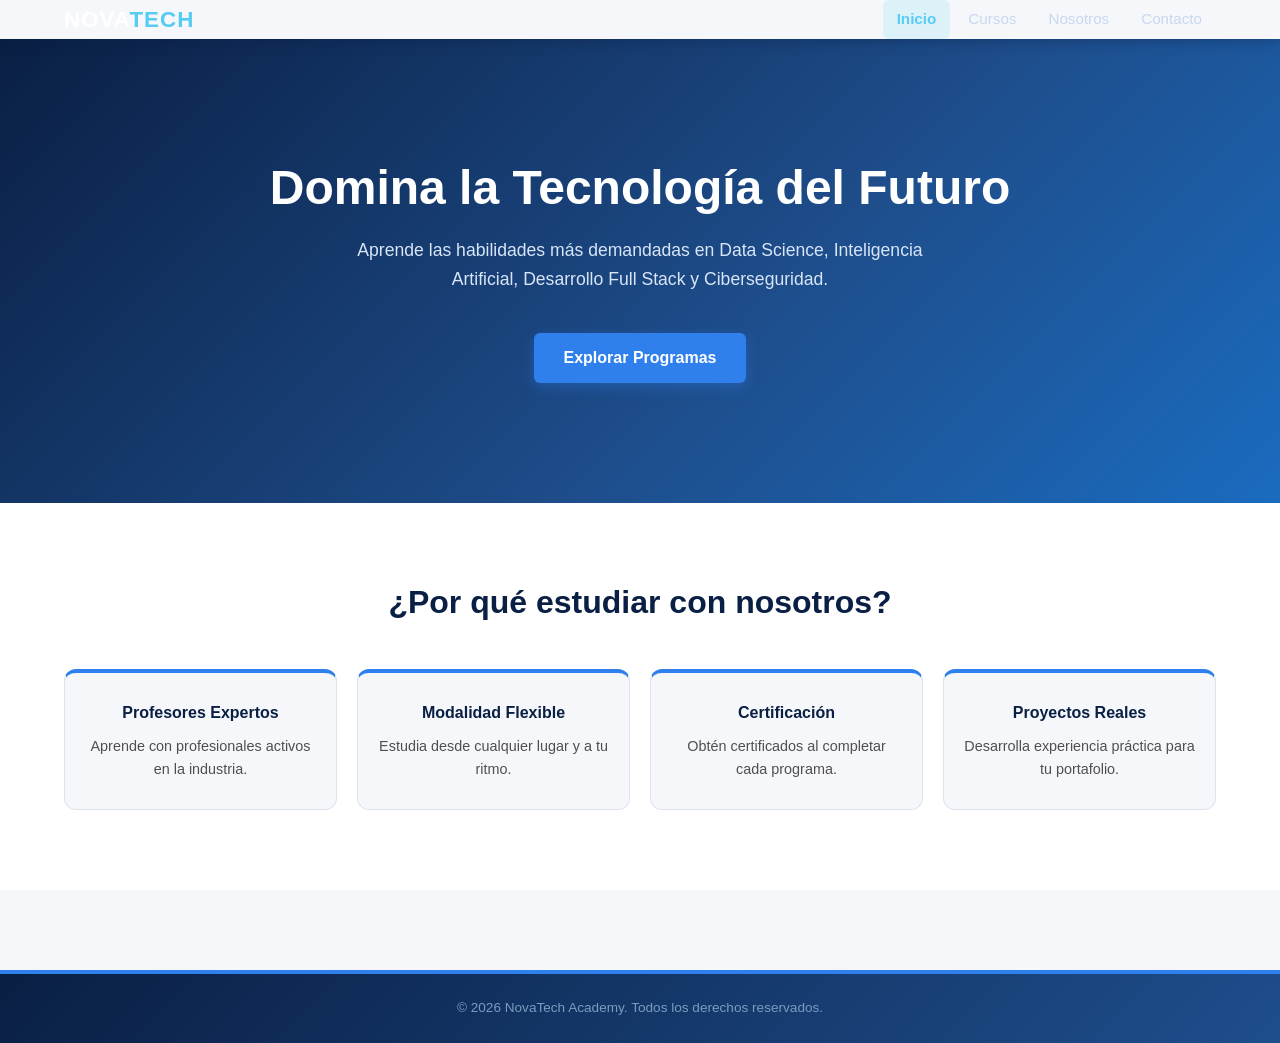
==== index.html @ 17da9e0b "Se crea el index (tanto el HTML como el CSS) y se crean los estilos" ====
<!DOCTYPE html>
<html lang="es">

<head>
    <meta charset="UTF-8">
    <meta name="viewport" content="width=device-width, initial-scale=1.0">
    <title>NovaTech Academy</title>

    <link rel="stylesheet" href="css/style.css">
    <link rel="stylesheet" href="css/index.css">
</head>

<body>

    <!-- NAVBAR -->
    <nav id="navbar">
        <div class="container" id="nav-contenido">

            <a href="index.html" id="nav-logo">
                NOVA<span>TECH</span>
            </a>

            <input type="checkbox" id="nav-check">
            <label for="nav-check" id="nav-toggle">☰</label>

            <ul id="nav-links">
                <li><a href="index.html" class="activo">Inicio</a></li>
                <li><a href="cursos.html">Cursos</a></li>
                <li><a href="profesores.html">Nosotros</a></li>
                <li><a href="contacto.html">Contacto</a></li>
            </ul>

        </div>
    </nav>

    <main>

        <!-- HERO -->
        <section class="hero">

            <div class="container">

                <h1 class="seccion-titulo">
                    Domina la Tecnología del Futuro
                </h1>

                <p class="seccion-subtitulo">
                    Aprende las habilidades más demandadas en Data Science,
                    Inteligencia Artificial, Desarrollo Full Stack y
                    Ciberseguridad.
                </p>

                <a href="#" class="btn-acento">
                    Explorar Programas
                </a>

            </div>

        </section>

        <!-- BENEFICIOS -->
        <section class="beneficios">

            <div class="container">

                <div class="beneficios-header">
                    <h2 class="seccion-titulo">
                        ¿Por qué estudiar con nosotros?
                    </h2>
                </div>

                <div class="beneficios-grid">

                    <div class="beneficio">
                        <h3>Profesores Expertos</h3>
                        <p>
                            Aprende con profesionales activos en la industria.
                        </p>
                    </div>

                    <div class="beneficio">
                        <h3>Modalidad Flexible</h3>
                        <p>
                            Estudia desde cualquier lugar y a tu ritmo.
                        </p>
                    </div>

                    <div class="beneficio">
                        <h3>Certificación</h3>
                        <p>
                            Obtén certificados al completar cada programa.
                        </p>
                    </div>

                    <div class="beneficio">
                        <h3>Proyectos Reales</h3>
                        <p>
                            Desarrolla experiencia práctica para tu portafolio.
                        </p>
                    </div>

                </div>

            </div>

        </section>

    </main>

    <!-- FOOTER -->
    <footer id="footer">

        <div class="container">

            <div class="footer-creditos">
                © 2026 NovaTech Academy. Todos los derechos reservados.
            </div>

        </div>

    </footer>

</body>

</html>
---- css/style.css ----
/* =============================================
   NOVATECH ACADEMY - ESTILOS COMPARTIDOS
   Paleta de colores:
   --color-fondo:        #F5F7FA  (gris claro, fondo principal)
   --color-superficie:   #FFFFFF  (blanco, cards y secciones)
   --color-borde:        #dde3ed  (bordes sutiles)
   --color-primario:     #0A1F44  (azul oscuro principal)
   --color-secundario:   #1E4E8C  (azul medio)
   --color-acento:       #2F80ED  (azul brillante)
   --color-celeste:      #56CCF2  (celeste acento)
   --color-texto:        #0A1F44  (texto principal)
   --color-texto-suave:  #4F4F4F  (gris texto)
   --color-blanco:       #FFFFFF
   ============================================= */

* {
    margin: 0;
    padding: 0;
    box-sizing: border-box;
}

:root {
    --color-fondo: #F5F7FA;
    --color-superficie: #FFFFFF;
    --color-borde: #dde3ed;
    --color-primario: #0A1F44;
    --color-secundario: #1E4E8C;
    --color-acento: #2F80ED;
    --color-celeste: #56CCF2;
    --color-texto: #0A1F44;
    --color-texto-suave: #4F4F4F;
    --color-blanco: #FFFFFF;
}

body {
    background-color: var(--color-fondo);
    color: var(--color-texto);
    font-family: 'Segoe UI', Tahoma, Geneva, Verdana, sans-serif;
    font-size: 16px;
    line-height: 1.5;
}

/* =============================================
   NAVBAR
   ============================================= */

  #navbar {
    position: sticky;
    top: 0;
    z-index: 100;
    box-shadow: 0 2px 12px rgba(10, 31, 68, 0.35);
}
 
/* --- Barra superior --- */
#nav-top {
    background-color: var(--color-secundario);
    padding: 7px 0;
}
 
#nav-top .container {
    display: flex;
    justify-content: flex-end;
    align-items: center;
    gap: 24px;
}
 
#nav-top a {
    color: #c8d8f0;
    text-decoration: none;
    font-size: 0.8rem;
    font-weight: 500;
    transition: color 0.2s;
}
 
#nav-top a:hover {
    color: var(--color-celeste);
}
 
/* --- Barra principal --- */
#nav-main {
    background-color: var(--color-primario);
    padding: 14px 0;
}
 
#nav-contenido {
    display: flex;
    align-items: center;
    justify-content: space-between;
    flex-wrap: wrap;
}
 
#nav-logo {
    color: var(--color-blanco);
    font-size: 1.4rem;
    font-weight: 900;
    text-decoration: none;
    letter-spacing: 1px;
}
 
#nav-logo span {
    color: var(--color-celeste);
}
 
/* Checkbox oculto */
#nav-check {
    display: none;
}
 
/* Botón hamburguesa */
#nav-toggle {
    display: none;
    color: var(--color-blanco);
    font-size: 1.4rem;
    padding: 4px 10px;
    border-radius: 4px;
    border: 1px solid rgba(200, 216, 240, 0.4);
    cursor: pointer;
    line-height: 1;
    transition: background-color 0.2s;
    user-select: none;
}
 
#nav-toggle:hover {
    background-color: rgba(255, 255, 255, 0.1);
}
 
/* Links principales */
#nav-links {
    list-style: none;
    display: flex;
    align-items: center;
    gap: 4px;
    margin: 0;
    padding: 0;
}
 
#nav-links > li {
    position: relative;
}
 
#nav-links > li > a {
    color: #c8d8f0;
    text-decoration: none;
    font-weight: 500;
    font-size: 0.95rem;
    padding: 8px 14px;
    border-radius: 6px;
    transition: background-color 0.2s, color 0.2s;
    display: block;
    white-space: nowrap;
}
 
#nav-links > li > a:hover {
    color: var(--color-blanco);
    background-color: rgba(255, 255, 255, 0.1);
}
 
#nav-links > li > a.activo {
    color: var(--color-celeste);
    font-weight: 700;
    background-color: rgba(86, 204, 242, 0.15);
}
 
/* --- Dropdown (CSS puro con :hover) --- */
.dropdown {
    position: relative;
}
 
.dropdown-menu {
    display: none;
    position: absolute;
    top: calc(100% + 8px);
    left: 0;
    background-color: var(--color-superficie);
    border: 1px solid var(--color-borde);
    border-top: 3px solid var(--color-acento);
    border-radius: 8px;
    min-width: 220px;
    box-shadow: 0 8px 24px rgba(10, 31, 68, 0.15);
    list-style: none;
    padding: 8px 0;
    z-index: 200;
}
 
.dropdown:hover .dropdown-menu {
    display: block;
}
 
.dropdown-menu li a {
    display: block;
    padding: 10px 18px;
    color: var(--color-texto);
    text-decoration: none;
    font-size: 0.9rem;
    transition: background-color 0.15s, color 0.15s;
}
 
.dropdown-menu li a:hover {
    background-color: var(--color-fondo);
    color: var(--color-acento);
}
 
/* Indicador de dropdown */
.dropdown > a::after {
    content: ' ▾';
    font-size: 0.7rem;
    opacity: 0.7;
}
 
/* --- Responsive navbar --- */
@media (max-width: 768px) {
    #nav-top {
        display: none;
    }
 
    #nav-toggle {
        display: block;
    }
 
    #nav-links {
        display: none;
        flex-direction: column;
        align-items: flex-start;
        width: 100%;
        margin-top: 12px;
        border-top: 1px solid rgba(255, 255, 255, 0.1);
        padding-top: 12px;
        gap: 0;
    }
 
    #nav-links > li {
        width: 100%;
    }
 
    #nav-links > li > a {
        padding: 11px 14px;
        width: 100%;
    }
 
    #nav-check:checked ~ #nav-links {
        display: flex;
    }
 
    /* Dropdowns en móvil — siempre visibles como sublista */
    .dropdown-menu {
        display: block;
        position: static;
        box-shadow: none;
        border: none;
        border-left: 2px solid var(--color-acento);
        border-radius: 0;
        border-top: none;
        margin-left: 14px;
        padding: 0;
        min-width: unset;
    }
 
    .dropdown-menu li a {
        padding: 8px 14px;
        font-size: 0.85rem;
        color: #c8d8f0;
    }
 
    .dropdown-menu li a:hover {
        background-color: transparent;
        color: var(--color-celeste);
    }
}
/* =============================================
   FOOTER
   ============================================= */

#footer {
    background: linear-gradient(135deg, #0A1F44 0%, #1E4E8C 100%);
    border-top: 4px solid var(--color-acento);
    padding: 24px 0;
    margin-top: 80px;
}

.footer-creditos {
    color: #7a9cc0;
    font-size: 0.85rem;
    text-align: center;
}

/* =============================================
   UTILIDADES GENERALES
   ============================================= */

.btn-acento {
    background-color: var(--color-acento);
    color: var(--color-blanco);
    border: none;
    font-weight: 700;
    padding: 13px 30px;
    border-radius: 6px;
    cursor: pointer;
    transition: background-color 0.2s, transform 0.2s, box-shadow 0.2s;
    text-decoration: none;
    display: inline-block;
    box-shadow: 0 4px 14px rgba(47, 128, 237, 0.35);
}

.btn-acento:hover {
    background-color: var(--color-secundario);
    color: var(--color-blanco);
    transform: translateY(-2px);
    box-shadow: 0 6px 20px rgba(47, 128, 237, 0.45);
}

.btn-acento:active {
    transform: translateY(0);
    box-shadow: 0 2px 8px rgba(47, 128, 237, 0.3);
}

.seccion-titulo {
    color: var(--color-primario);
    font-size: 2rem;
    font-weight: 900;
    line-height: 1.2;
    margin-bottom: 12px;
}

.seccion-subtitulo {
    color: var(--color-texto-suave);
    font-size: 1rem;
    line-height: 1.6;
}

.container {
    width: 90%;
    max-width: 1200px;
    margin: 0 auto;
}
---- css/index.css ----
/* =============================================
   INDEX.CSS
   Estilos exclusivos de la página Inicio
   ============================================= */

/* HERO */

.hero {
    padding: 120px 0;
    text-align: center;
    background: linear-gradient(
        135deg,
        var(--color-primario) 0%,
        var(--color-secundario) 60%,
        #1a6bbf 100%
    );
}

.hero .seccion-titulo {
    color: var(--color-blanco);
    font-size: 3rem;
    margin-bottom: 20px;
}

.hero .seccion-subtitulo {
    color: #d8e5f7;
    max-width: 620px;
    margin: 0 auto 40px;
    font-size: 1.1rem;
}

/* BENEFICIOS */

.beneficios {
    padding: 80px 0;
    background-color: var(--color-superficie);
}

.beneficios-header {
    text-align: center;
    margin-bottom: 48px;
}

.beneficios-grid {
    display: grid;
    grid-template-columns: repeat(4, 1fr);
    gap: 20px;
}

.beneficio {
    background: var(--color-fondo);
    border: 1px solid var(--color-borde);
    border-top: 4px solid var(--color-acento);
    border-radius: 12px;
    padding: 28px 20px;
    text-align: center;
    transition: box-shadow 0.2s ease;
}

.beneficio:hover {
    box-shadow: 0 6px 20px rgba(10, 31, 68, 0.09);
}

.beneficio h3 {
    color: var(--color-primario);
    font-size: 1rem;
    font-weight: 800;
    margin-bottom: 10px;
}

.beneficio p {
    color: var(--color-texto-suave);
    font-size: 0.9rem;
    line-height: 1.6;
}

/* RESPONSIVE */

@media (max-width: 992px) {
    .beneficios-grid {
        grid-template-columns: repeat(2, 1fr);
    }
}

@media (max-width: 768px) {
    .hero {
        padding: 80px 0;
    }

    .hero .seccion-titulo {
        font-size: 2rem;
    }

    .beneficios-grid {
        grid-template-columns: 1fr;
    }
}
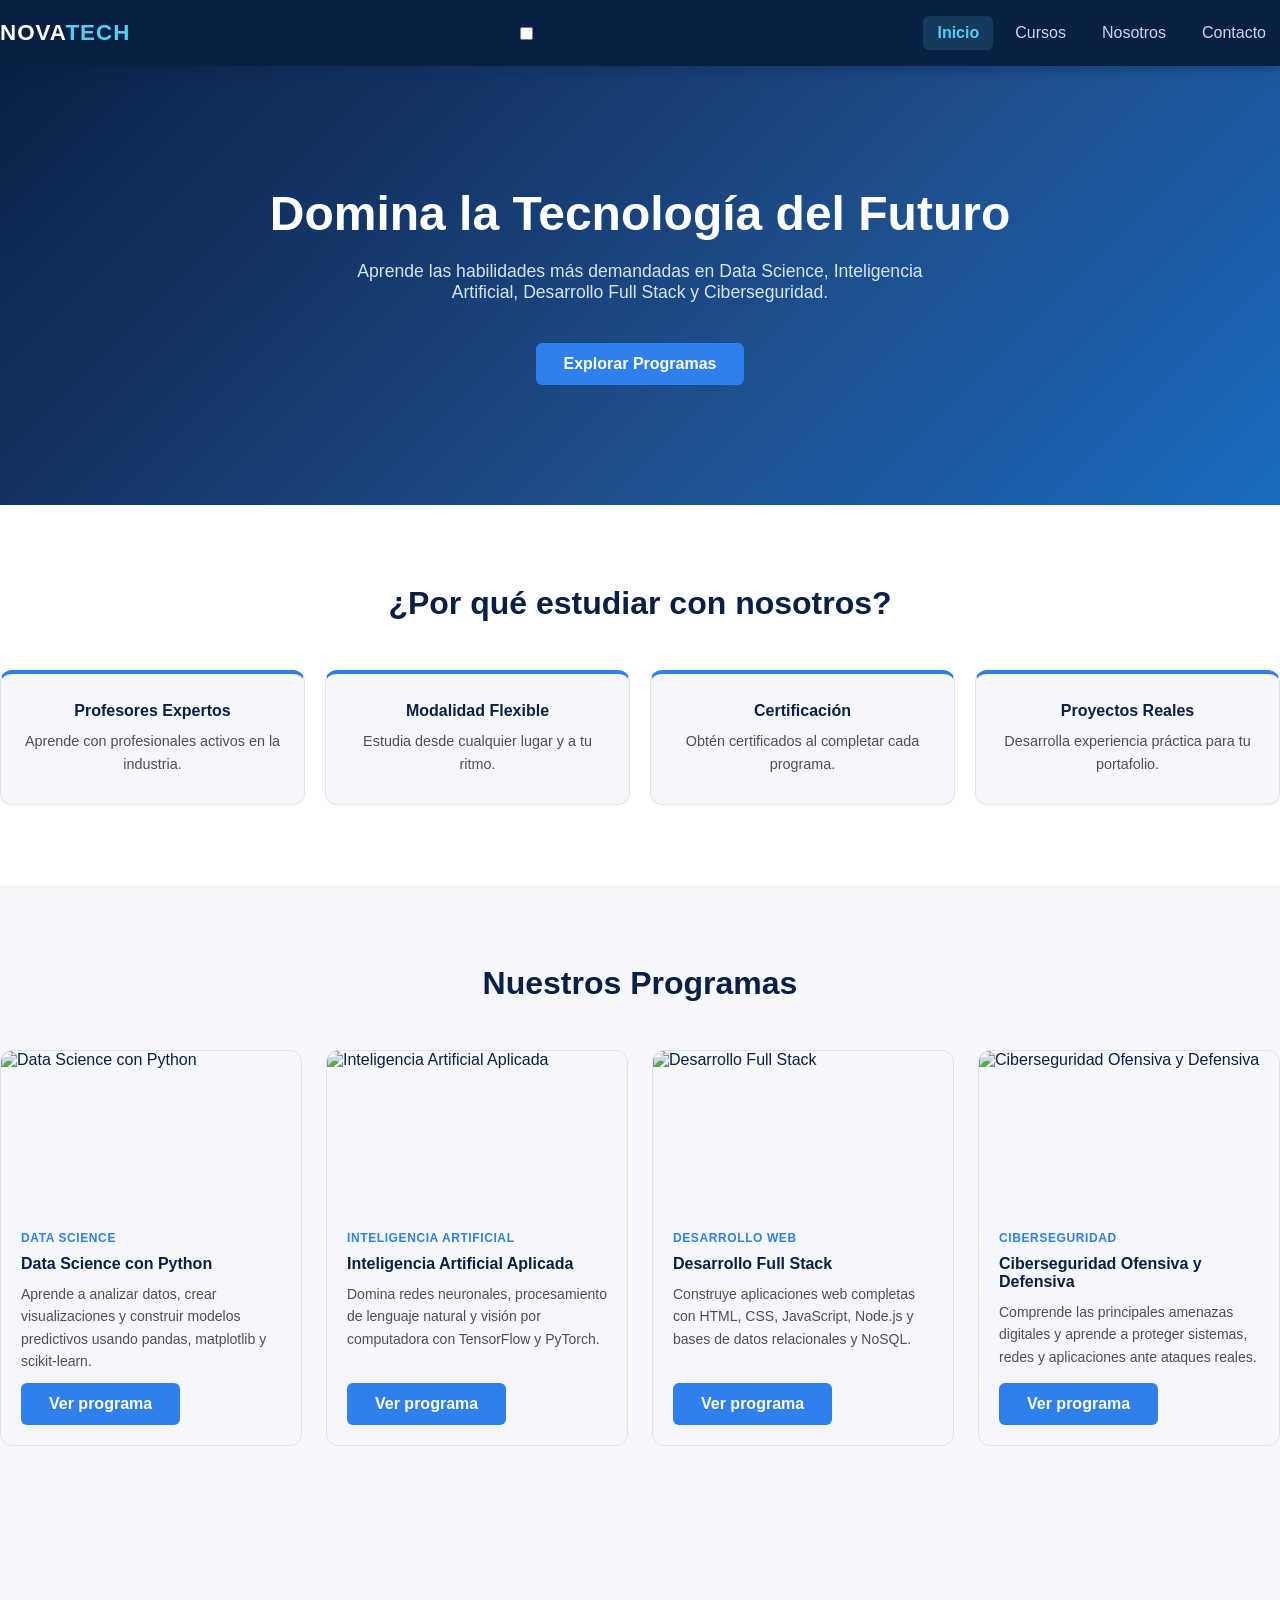
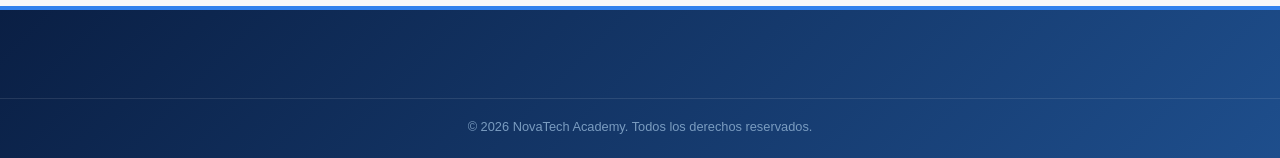
==== commit e6d27ca2: "Se actualiza index, se crea archivo JS con las funciones para cursos, adicional se crea carpeta Inde" ====
--- a/index.html
+++ b/index.html
@@ -105,6 +105,23 @@
 
         </section>
 
+        <!-- CURSOS -->
+        <section class="cursos">
+
+            <div class="container">
+
+                <div class="cursos-header">
+                    <h2 class="seccion-titulo">Nuestros Programas</h2>
+                </div>
+
+                <div id="cursos-grid">
+                    <!-- Las tarjetas se generan dinámicamente desde index.js -->
+                </div>
+
+            </div>
+
+        </section>
+
     </main>
 
     <!-- FOOTER -->
@@ -120,6 +137,8 @@
 
     </footer>
 
+    <script src="js/index.js"></script>
+
 </body>
 
 </html>
--- a/css/style.css
+++ b/css/style.css
@@ -1,5 +1,5 @@
 /* =============================================
-   NOVATECH ACADEMY - ESTILOS COMPARTIDOS
+   NOVATECH ACADEMY - ESTILOS 
    Paleta de colores:
    --color-fondo:        #F5F7FA  (gris claro, fondo principal)
    --color-superficie:   #FFFFFF  (blanco, cards y secciones)
@@ -37,58 +37,24 @@
     color: var(--color-texto);
     font-family: 'Segoe UI', Tahoma, Geneva, Verdana, sans-serif;
     font-size: 16px;
-    line-height: 1.5;
-}
-
-/* =============================================
-   NAVBAR
-   ============================================= */
-
-  #navbar {
+}
+
+/* NAVBAR */
+#navbar {
+    background-color: var(--color-primario);
+    padding: 16px 0;
     position: sticky;
     top: 0;
     z-index: 100;
-    box-shadow: 0 2px 12px rgba(10, 31, 68, 0.35);
-}
- 
-/* --- Barra superior --- */
-#nav-top {
-    background-color: var(--color-secundario);
-    padding: 7px 0;
-}
- 
-#nav-top .container {
-    display: flex;
-    justify-content: flex-end;
-    align-items: center;
-    gap: 24px;
-}
- 
-#nav-top a {
-    color: #c8d8f0;
-    text-decoration: none;
-    font-size: 0.8rem;
-    font-weight: 500;
-    transition: color 0.2s;
-}
- 
-#nav-top a:hover {
-    color: var(--color-celeste);
-}
- 
-/* --- Barra principal --- */
-#nav-main {
-    background-color: var(--color-primario);
-    padding: 14px 0;
-}
- 
+    box-shadow: 0 2px 12px rgba(10, 31, 68, 0.4);
+}
+
 #nav-contenido {
     display: flex;
     align-items: center;
     justify-content: space-between;
-    flex-wrap: wrap;
-}
- 
+}
+
 #nav-logo {
     color: var(--color-blanco);
     font-size: 1.4rem;
@@ -96,239 +62,185 @@
     text-decoration: none;
     letter-spacing: 1px;
 }
- 
+
 #nav-logo span {
     color: var(--color-celeste);
 }
- 
-/* Checkbox oculto */
-#nav-check {
-    display: none;
-}
- 
-/* Botón hamburguesa */
-#nav-toggle {
-    display: none;
-    color: var(--color-blanco);
-    font-size: 1.4rem;
-    padding: 4px 10px;
-    border-radius: 4px;
-    border: 1px solid rgba(200, 216, 240, 0.4);
-    cursor: pointer;
-    line-height: 1;
-    transition: background-color 0.2s;
-    user-select: none;
-}
- 
-#nav-toggle:hover {
-    background-color: rgba(255, 255, 255, 0.1);
-}
- 
-/* Links principales */
+
 #nav-links {
     list-style: none;
     display: flex;
-    align-items: center;
-    gap: 4px;
+    gap: 8px;
     margin: 0;
     padding: 0;
 }
- 
-#nav-links > li {
-    position: relative;
-}
- 
-#nav-links > li > a {
+
+#nav-links li a {
     color: #c8d8f0;
     text-decoration: none;
     font-weight: 500;
-    font-size: 0.95rem;
     padding: 8px 14px;
     border-radius: 6px;
     transition: background-color 0.2s, color 0.2s;
     display: block;
-    white-space: nowrap;
-}
- 
-#nav-links > li > a:hover {
+}
+
+#nav-links li a:hover {
     color: var(--color-blanco);
     background-color: rgba(255, 255, 255, 0.1);
 }
- 
-#nav-links > li > a.activo {
+
+/* Enlace activo - la página actual se ve diferente */
+#nav-links li a.activo {
     color: var(--color-celeste);
     font-weight: 700;
     background-color: rgba(86, 204, 242, 0.15);
 }
- 
-/* --- Dropdown (CSS puro con :hover) --- */
-.dropdown {
-    position: relative;
-}
- 
-.dropdown-menu {
+
+/* Botón solo visible en móvil */
+#nav-toggle {
     display: none;
-    position: absolute;
-    top: calc(100% + 8px);
-    left: 0;
-    background-color: var(--color-superficie);
-    border: 1px solid var(--color-borde);
-    border-top: 3px solid var(--color-acento);
-    border-radius: 8px;
-    min-width: 220px;
-    box-shadow: 0 8px 24px rgba(10, 31, 68, 0.15);
-    list-style: none;
-    padding: 8px 0;
-    z-index: 200;
-}
- 
-.dropdown:hover .dropdown-menu {
-    display: block;
-}
- 
-.dropdown-menu li a {
-    display: block;
-    padding: 10px 18px;
-    color: var(--color-texto);
-    text-decoration: none;
-    font-size: 0.9rem;
-    transition: background-color 0.15s, color 0.15s;
-}
- 
-.dropdown-menu li a:hover {
-    background-color: var(--color-fondo);
-    color: var(--color-acento);
-}
- 
-/* Indicador de dropdown */
-.dropdown > a::after {
-    content: ' ▾';
-    font-size: 0.7rem;
-    opacity: 0.7;
-}
- 
-/* --- Responsive navbar --- */
+    background: none;
+    border: 1px solid #c8d8f0;
+    color: var(--color-blanco);
+    font-size: 1.4rem;
+    padding: 4px 10px;
+    border-radius: 4px;
+    cursor: pointer;
+}
+
+/* Responsive navbar */
 @media (max-width: 768px) {
-    #nav-top {
-        display: none;
-    }
- 
     #nav-toggle {
         display: block;
     }
- 
+
     #nav-links {
         display: none;
         flex-direction: column;
-        align-items: flex-start;
         width: 100%;
         margin-top: 12px;
-        border-top: 1px solid rgba(255, 255, 255, 0.1);
-        padding-top: 12px;
-        gap: 0;
     }
- 
-    #nav-links > li {
-        width: 100%;
+
+    #nav-contenido {
+        flex-wrap: wrap;
     }
- 
-    #nav-links > li > a {
-        padding: 11px 14px;
-        width: 100%;
-    }
- 
-    #nav-check:checked ~ #nav-links {
-        display: flex;
-    }
- 
-    /* Dropdowns en móvil — siempre visibles como sublista */
-    .dropdown-menu {
-        display: block;
-        position: static;
-        box-shadow: none;
-        border: none;
-        border-left: 2px solid var(--color-acento);
-        border-radius: 0;
-        border-top: none;
-        margin-left: 14px;
-        padding: 0;
-        min-width: unset;
-    }
- 
-    .dropdown-menu li a {
-        padding: 8px 14px;
-        font-size: 0.85rem;
-        color: #c8d8f0;
-    }
- 
-    .dropdown-menu li a:hover {
-        background-color: transparent;
-        color: var(--color-celeste);
-    }
-}
-/* =============================================
-   FOOTER
-   ============================================= */
+}
+
+/*FOOTER */
 
 #footer {
     background: linear-gradient(135deg, #0A1F44 0%, #1E4E8C 100%);
     border-top: 4px solid var(--color-acento);
-    padding: 24px 0;
+    padding: 56px 0 24px;
     margin-top: 80px;
+}
+
+.footer-nombre {
+    color: var(--color-blanco);
+    font-size: 1.4rem;
+    font-weight: 900;
+    letter-spacing: 1px;
+    margin-bottom: 10px;
+}
+
+.footer-nombre span {
+    color: var(--color-celeste);
+}
+
+.footer-descripcion {
+    color: #c8d8f0;
+    font-size: 0.9rem;
+    margin-bottom: 20px;
+    line-height: 1.6;
+}
+
+.footer-redes {
+    display: flex;
+    gap: 16px;
+    flex-wrap: wrap;
+}
+
+.footer-redes a {
+    color: #c8d8f0;
+    text-decoration: none;
+    font-size: 0.9rem;
+    transition: color 0.2s;
+}
+
+.footer-redes a:hover {
+    color: var(--color-celeste);
+}
+
+.footer-nav-titulo {
+    color: #c8d8f0;
+    font-size: 0.8rem;
+    font-weight: 700;
+    letter-spacing: 1px;
+    text-transform: uppercase;
+    margin-bottom: 16px;
+    margin-top: 24px;
+}
+
+.footer-nav-lista {
+    list-style: none;
+    padding: 0;
+    margin: 0;
+}
+
+.footer-nav-lista li {
+    margin-bottom: 10px;
+}
+
+.footer-nav-lista li a {
+    color: #c8d8f0;
+    text-decoration: none;
+    transition: color 0.2s;
+}
+
+.footer-nav-lista li a:hover {
+    color: var(--color-celeste);
 }
 
 .footer-creditos {
     color: #7a9cc0;
-    font-size: 0.85rem;
+    font-size: 0.8rem;
+    margin-top: 32px;
+    border-top: 1px solid rgba(255, 255, 255, 0.1);
+    padding-top: 20px;
     text-align: center;
 }
 
-/* =============================================
-   UTILIDADES GENERALES
-   ============================================= */
+/* UTILIDADES GENERALES*/
 
 .btn-acento {
     background-color: var(--color-acento);
     color: var(--color-blanco);
     border: none;
     font-weight: 700;
-    padding: 13px 30px;
+    padding: 12px 28px;
     border-radius: 6px;
     cursor: pointer;
-    transition: background-color 0.2s, transform 0.2s, box-shadow 0.2s;
+    transition: background-color 0.2s, transform 0.2s;
     text-decoration: none;
     display: inline-block;
-    box-shadow: 0 4px 14px rgba(47, 128, 237, 0.35);
 }
 
 .btn-acento:hover {
     background-color: var(--color-secundario);
     color: var(--color-blanco);
     transform: translateY(-2px);
-    box-shadow: 0 6px 20px rgba(47, 128, 237, 0.45);
-}
-
-.btn-acento:active {
-    transform: translateY(0);
-    box-shadow: 0 2px 8px rgba(47, 128, 237, 0.3);
 }
 
 .seccion-titulo {
     color: var(--color-primario);
     font-size: 2rem;
     font-weight: 900;
-    line-height: 1.2;
     margin-bottom: 12px;
 }
 
 .seccion-subtitulo {
     color: var(--color-texto-suave);
     font-size: 1rem;
-    line-height: 1.6;
-}
-
-.container {
-    width: 90%;
-    max-width: 1200px;
-    margin: 0 auto;
+    margin-bottom: 48px;
 }
--- a/css/index.css
+++ b/css/index.css
@@ -74,10 +74,84 @@
     line-height: 1.6;
 }
 
+/* CURSOS */
+
+.cursos {
+    padding: 80px 0;
+}
+
+.cursos-header {
+    text-align: center;
+    margin-bottom: 48px;
+}
+
+#cursos-grid {
+    display: grid;
+    grid-template-columns: repeat(4, 1fr);
+    gap: 24px;
+}
+
+.curso-tarjeta {
+    border: 1px solid var(--color-borde);
+    border-radius: 12px;
+    overflow: hidden;
+    display: flex;
+    flex-direction: column;
+    transition: box-shadow 0.2s ease;
+}
+
+.curso-tarjeta:hover {
+    box-shadow: 0 6px 20px rgba(10, 31, 68, 0.09);
+}
+
+.curso-imagen {
+    width: 100%;
+    height: 160px;
+    object-fit: cover;
+}
+
+.curso-cuerpo {
+    padding: 20px;
+    display: flex;
+    flex-direction: column;
+    gap: 10px;
+    flex: 1;
+}
+
+.curso-categoria {
+    font-size: 0.75rem;
+    font-weight: 700;
+    color: var(--color-acento);
+    text-transform: uppercase;
+    letter-spacing: 0.05em;
+}
+
+.curso-nombre {
+    color: var(--color-primario);
+    font-size: 1rem;
+    font-weight: 800;
+}
+
+.curso-descripcion {
+    color: var(--color-texto-suave);
+    font-size: 0.875rem;
+    line-height: 1.6;
+    flex: 1;
+}
+
+.curso-boton {
+    align-self: flex-start;
+    margin-top: auto;
+}
+
 /* RESPONSIVE */
 
 @media (max-width: 992px) {
     .beneficios-grid {
+        grid-template-columns: repeat(2, 1fr);
+    }
+
+    #cursos-grid {
         grid-template-columns: repeat(2, 1fr);
     }
 }
@@ -94,4 +168,8 @@
     .beneficios-grid {
         grid-template-columns: 1fr;
     }
+
+    #cursos-grid {
+        grid-template-columns: 1fr;
+    }
 }
